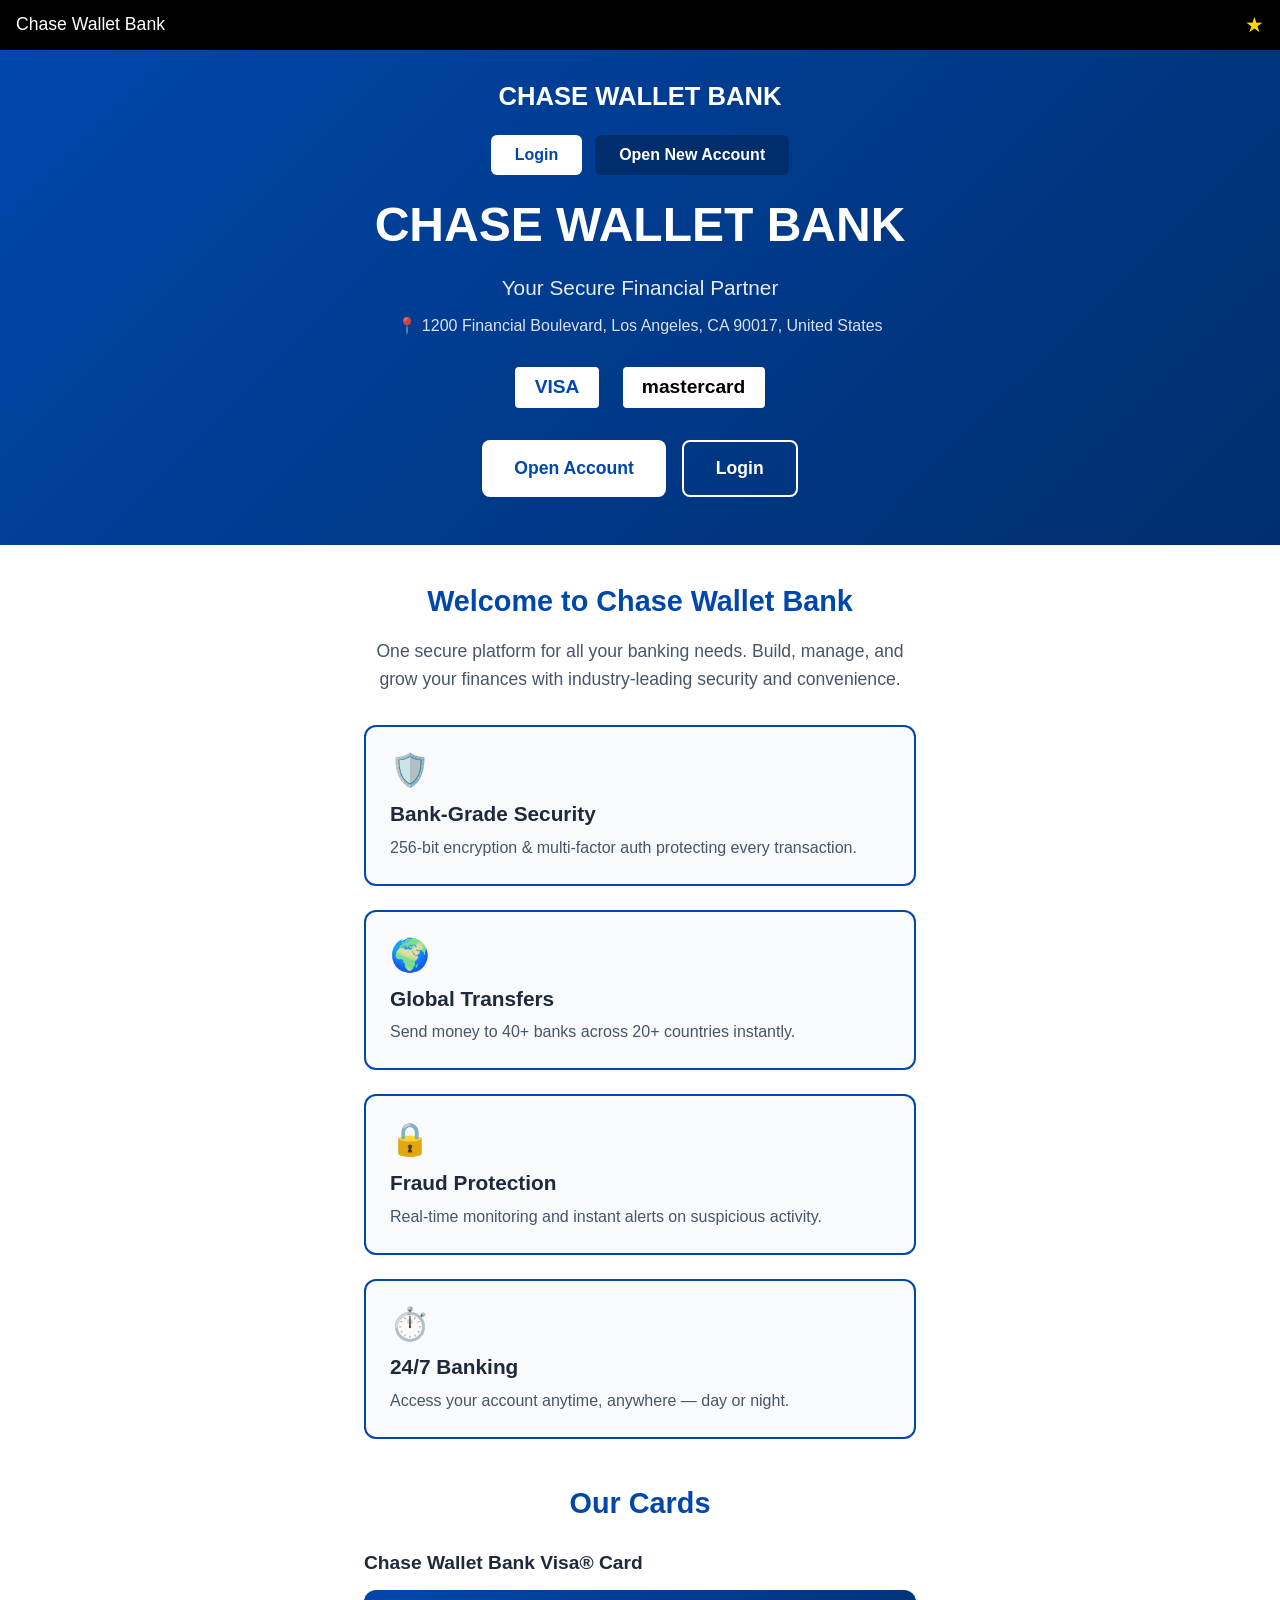
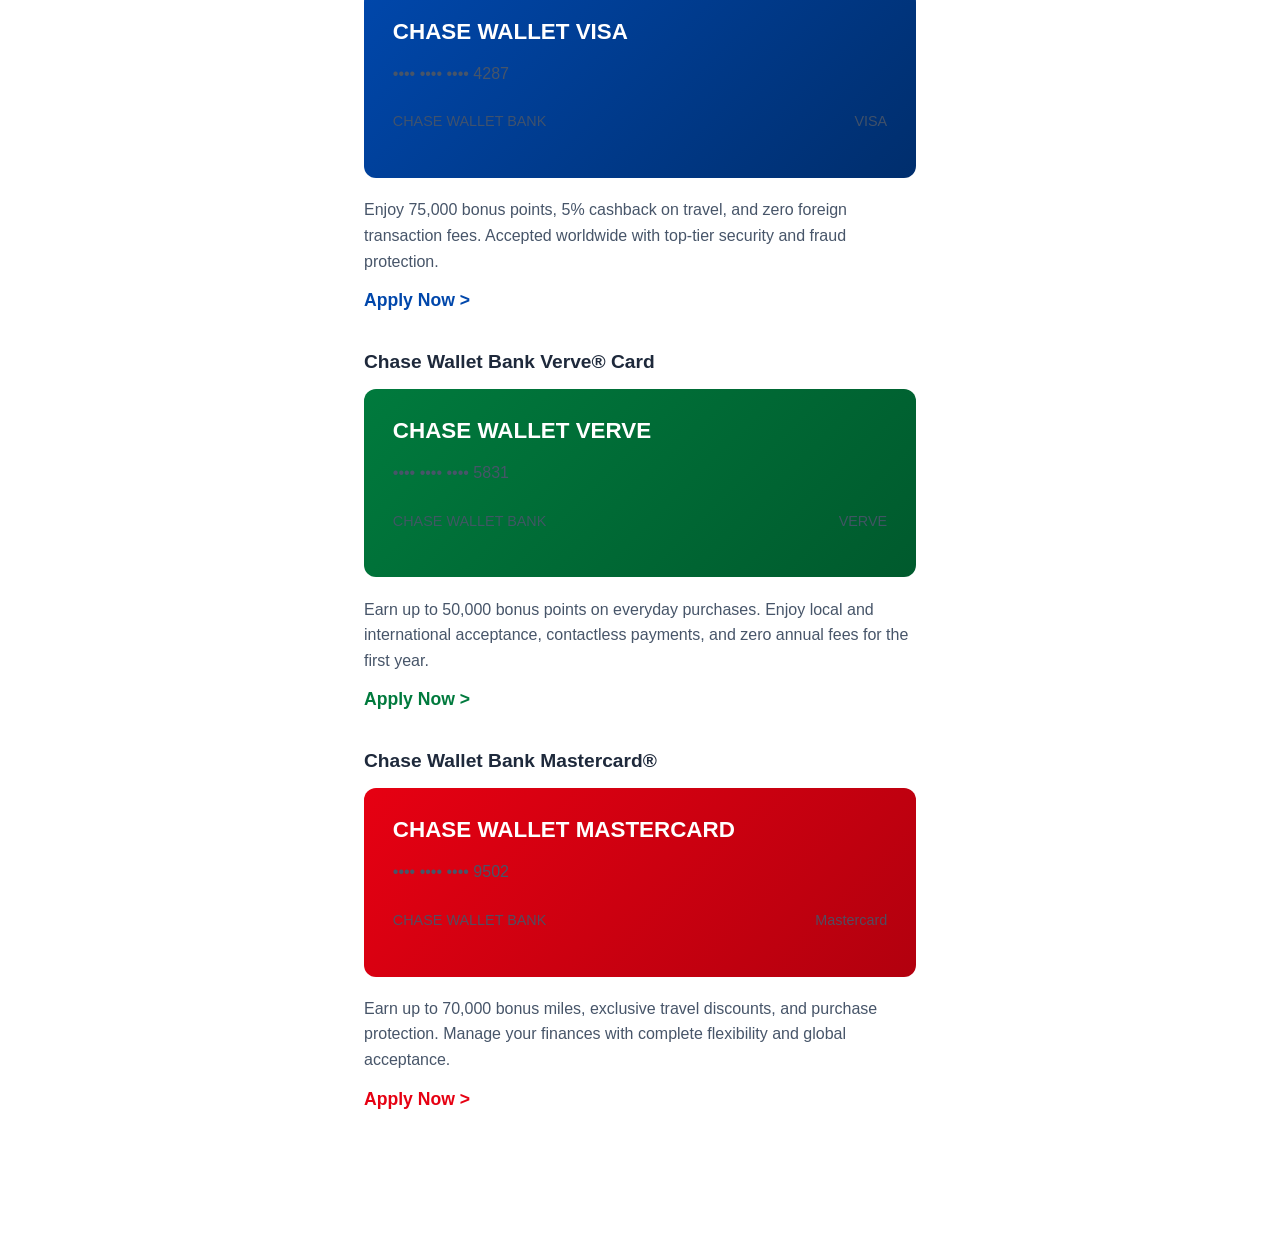
==== index.html @ 315a0c23 "Add files via upload" ====
<!DOCTYPE html>
<html lang="en-US">
<head>
  <meta charset="UTF-8">
  <meta name="viewport" content="width=device-width, initial-scale=1.0">
  <title>Chase Wallet Bank | Secure Online Banking</title>
  <link rel="stylesheet" href="styles.css">
</head>
<body>

<!-- Top Header -->
<div class="top-header">
  <span class="app-name">Chase Wallet Bank</span>
  <span class="star">★</span>
</div>

<!-- Hero Section -->
<section class="hero-section">
  <h1>CHASE WALLET BANK</h1>
  <div class="hero-buttons">
    <button class="btn-login" onclick="openModal('login')">Login</button>
    <button class="btn-open" onclick="openModal('register')">Open New Account</button>
  </div>
  <h2>CHASE WALLET BANK</h2>
  <p class="tagline">Your Secure Financial Partner</p>
  <p class="address">📍 1200 Financial Boulevard, Los Angeles, CA 90017, United States</p>
  <div class="card-logos">
    <div class="logo-box visa">VISA</div>
    <div class="logo-box mastercard">mastercard</div>
  </div>
  <div class="cta-buttons">
    <button class="btn-main open" onclick="openModal('register')">Open Account</button>
    <button class="btn-main login" onclick="openModal('login')">Login</button>
  </div>
</section>

<!-- Welcome Section -->
<section class="welcome-section">
  <h2>Welcome to Chase Wallet Bank</h2>
  <p class="intro-text">One secure platform for all your banking needs. Build, manage, and grow your finances with industry-leading security and convenience.</p>

  <div class="feature-card">
    <span class="feature-icon">🛡️</span>
    <h3>Bank-Grade Security</h3>
    <p>256-bit encryption & multi-factor auth protecting every transaction.</p>
  </div>

  <div class="feature-card">
    <span class="feature-icon">🌍</span>
    <h3>Global Transfers</h3>
    <p>Send money to 40+ banks across 20+ countries instantly.</p>
  </div>

  <div class="feature-card">
    <span class="feature-icon">🔒</span>
    <h3>Fraud Protection</h3>
    <p>Real-time monitoring and instant alerts on suspicious activity.</p>
  </div>

  <div class="feature-card">
    <span class="feature-icon">⏱️</span>
    <h3>24/7 Banking</h3>
    <p>Access your account anytime, anywhere — day or night.</p>
  </div>
</section>

<!-- Cards Section -->
<section class="cards-section">
  <h2>Our Cards</h2>

  <div class="card-item">
    <h3>Chase Wallet Bank Visa® Card</h3>
    <div class="card-display visa">
      <h4>CHASE WALLET VISA</h4>
      <p>•••• •••• •••• 4287</p>
      <p class="card-footer">CHASE WALLET BANK <span>VISA</span></p>
    </div>
    <p>Enjoy 75,000 bonus points, 5% cashback on travel, and zero foreign transaction fees. Accepted worldwide with top-tier security and fraud protection.</p>
    <a href="#" onclick="openModal('register')" class="apply-link">Apply Now &gt;</a>
  </div>

  <div class="card-item">
    <h3>Chase Wallet Bank Verve® Card</h3>
    <div class="card-display verve">
      <h4>CHASE WALLET VERVE</h4>
      <p>•••• •••• •••• 5831</p>
      <p class="card-footer">CHASE WALLET BANK <span>VERVE</span></p>
    </div>
    <p>Earn up to 50,000 bonus points on everyday purchases. Enjoy local and international acceptance, contactless payments, and zero annual fees for the first year.</p>
    <a href="#" onclick="openModal('register')" class="apply-link verve">Apply Now &gt;</a>
  </div>

  <div class="card-item">
    <h3>Chase Wallet Bank Mastercard®</h3>
    <div class="card-display mastercard">
      <h4>CHASE WALLET MASTERCARD</h4>
      <p>•••• •••• •••• 9502</p>
      <p class="card-footer">CHASE WALLET BANK <span>Mastercard</span></p>
    </div>
    <p>Earn up to 70,000 bonus miles, exclusive travel discounts, and purchase protection. Manage your finances with complete flexibility and global acceptance.</p>
    <a href="#" onclick="openModal('register')" class="apply-link mastercard">Apply Now &gt;</a>
  </div>
</section>

<!-- Login / Register Modal -->
<div id="mainModal" class="modal">
  <div class="modal-content">
    <span class="close" onclick="closeModal()">&times;</span>

    <div id="loginForm">
      <h2>Sign In to Your Account</h2>
      <div class="form-group">
        <label>Email Address</label>
        <input type="email" id="loginEmail" required>
      </div>
      <div class="form-group">
        <label>Password</label>
        <input type="password" id="loginPass" required>
      </div>
      <button onclick="loginUser()">Sign In</button>
      <p class="form-switch">Don’t have an account? <a href="#" onclick="switchToReg()">Open New Account</a></p>
      <p style="margin-top:1rem; font-size:0.9rem; text-align:center;">Admin Access: <a href="admin.html">Admin Login</a></p>
    </div>

    <div id="registerForm" style="display:none;">
      <h2>Open New Account</h2>
      <div class="form-group">
        <label>Full Legal Name</label>
        <input type="text" id="fullName" required>
      </div>
      <div class="form-group">
        <label>Email Address</label>
        <input type="email" id="emailAddr" required>
      </div>
      <div class="form-group">
        <label>Mobile Number</label>
        <input type="tel" id="mobileNum" required>
      </div>
      <div class="form-group">
        <label>Date of Birth</label>
        <input type="date" id="dobField" required>
      </div>
      <div class="form-group">
        <label>Residential Address</label>
        <textarea id="resAddress" rows="2" required></textarea>
      </div>
      <div class="form-group">
        <label>Government Issued ID Type</label>
        <select id="idType" required>
          <option value="">Select ID Type</option>
          <option value="passport">Passport</option>
          <option value="drivers">Driver’s License</option>
          <option value="national">National ID Card</option>
          <option value="ssn">Social Security Card</option>
        </select>
      </div>
      <div class="form-group">
        <label>ID Number</label>
        <input type="text" id="idNumber" placeholder="Enter ID number" required>
      </div>
      <div class="form-group">
        <label>Create Password</label>
        <input type="password" id="passCreate" required minlength="6">
      </div>
      <div class="form-group">
        <label>Confirm Password</label>
        <input type="password" id="passConfirm" required minlength="6">
      </div>
      <button onclick="registerUser()">Create Account</button>
      <p class="form-switch">Already have an account? <a href="#" onclick="switchToLogin()">Sign In</a></p>
    </div>
  </div>
</div>

<script src="script.js"></script>
</body>
</html>
---- styles.css ----
* {
  margin: 0;
  padding: 0;
  box-sizing: border-box;
  font-family: 'Segoe UI', Roboto, Arial, sans-serif;
}
:root {
  --chase-blue: #0047AB;
  --chase-dark: #002E6D;
  --light-gray: #F8FAFC;
  --text: #1E293B;
  --white: #FFFFFF;
  --success: #10B981;
  --pending: #F59E0B;
  --verve-green: #007A3D;
  --mastercard-red: #E60012;
}
body {
  background: var(--white);
  color: var(--text);
  padding-bottom: 80px;
}

/* Top Header */
.top-header {
  background: #000;
  color: white;
  padding: 0.8rem 1rem;
  display: flex;
  justify-content: space-between;
  align-items: center;
  font-size: 1.1rem;
}
.star { color: #FFD700; font-size: 1.3rem; }

/* Hero Section */
.hero-section {
  background: linear-gradient(135deg, var(--chase-blue), var(--chase-dark));
  color: white;
  text-align: center;
  padding: 2rem 1.5rem 3rem;
}
.hero-buttons {
  display: flex;
  gap: 0.8rem;
  justify-content: center;
  margin: 1.5rem 0;
}
.btn-login {
  background: white;
  color: var(--chase-blue);
  border: none;
  padding: 0.7rem 1.5rem;
  border-radius: 6px;
  font-weight: bold;
  font-size: 1rem;
}
.btn-open {
  background: var(--chase-dark);
  color: white;
  border: none;
  padding: 0.7rem 1.5rem;
  border-radius: 6px;
  font-weight: bold;
  font-size: 1rem;
}
.hero-section h1 { font-size: 1.6rem; margin-bottom: 1rem; }
.hero-section h2 { font-size: 3rem; line-height: 1.1; margin: 1.5rem 0; font-weight: 800; }
.tagline { font-size: 1.3rem; opacity: 0.9; margin-bottom: 1rem; }
.address { opacity: 0.85; margin-bottom: 2rem; font-size: 1rem; }
.card-logos {
  display: flex;
  gap: 1.5rem;
  justify-content: center;
  margin-bottom: 2rem;
}
.logo-box {
  background: white;
  color: var(--chase-blue);
  padding: 0.6rem 1.2rem;
  border-radius: 4px;
  font-weight: bold;
  font-size: 1.2rem;
}
.logo-box.mastercard { color: #000; }
.cta-buttons {
  display: flex;
  gap: 1rem;
  justify-content: center;
  flex-wrap: wrap;
}
.btn-main {
  padding: 1rem 2rem;
  font-size: 1.1rem;
  border-radius: 8px;
  font-weight: bold;
  border: none;
  cursor: pointer;
}
.btn-main.open { background: white; color: var(--chase-blue); }
.btn-main.login { background: transparent; color: white; border: 2px solid white; }

/* Welcome Section */
.welcome-section {
  max-width: 600px;
  margin: 2.5rem auto;
  padding: 0 1.5rem;
  text-align: center;
}
.welcome-section h2 {
  color: var(--chase-blue);
  font-size: 1.8rem;
  margin-bottom: 1.2rem;
}
.intro-text {
  font-size: 1.1rem;
  line-height: 1.6;
  margin-bottom: 2rem;
  color: #475569;
}
.feature-card {
  background: var(--light-gray);
  border: 2px solid var(--chase-blue);
  border-radius: 12px;
  padding: 1.5rem;
  margin-bottom: 1.5rem;
  text-align: left;
}
.feature-icon {
  font-size: 2rem;
  color: var(--chase-blue);
  margin-bottom: 0.8rem;
  display: block;
}
.feature-card h3 {
  font-size: 1.3rem;
  margin-bottom: 0.6rem;
  color: var(--text);
}
.feature-card p {
  color: #475569;
  line-height: 1.5;
}

/* Cards Section */
.cards-section {
  max-width: 600px;
  margin: 3rem auto;
  padding: 0 1.5rem;
}
.cards-section h2 {
  color: var(--chase-blue);
  font-size: 1.8rem;
  text-align: center;
  margin-bottom: 2rem;
}
.card-item {
  margin-bottom: 2.5rem;
}
.card-item h3 {
  font-size: 1.2rem;
  margin-bottom: 1rem;
  color: var(--text);
}
.card-display {
  border-radius: 12px;
  padding: 1.8rem;
  color: white;
  margin-bottom: 1.2rem;
}
.card-display.visa { background: linear-gradient(135deg, var(--chase-blue), var(--chase-dark)); }
.card-display.verve { background: linear-gradient(135deg, var(--verve-green), #005A2D); }
.card-display.mastercard { background: linear-gradient(135deg, var(--mastercard-red), #B2000E); }
.card-display h4 { font-size: 1.4rem; margin-bottom: 1rem; }
.card-footer {
  display: flex;
  justify-content: space-between;
  margin-top: 1.5rem;
  font-size: 0.9rem;
  opacity: 0.9;
}
.card-item p {
  color: #475569;
  line-height: 1.6;
  margin-bottom: 1rem;
}
.apply-link {
  color: var(--chase-blue);
  font-weight: bold;
  text-decoration: none;
  font-size: 1.1rem;
}
.apply-link.verve { color: var(--verve-green); }
.apply-link.mastercard { color: var(--mastercard-red); }

/* Dashboard Styles */
.dash-container { padding: 1rem; }
.dash-top-icons {
  display:flex;
  justify-content: space-between;
  align-items:center;
  font-size:1.3rem;
  margin-bottom:1.5rem;
}
.greeting { margin-bottom:1.5rem; }
.greeting h2 { font-size:1.6rem; margin-bottom:0.3rem; }
.greeting p { color:#666; }
.account-number-display {
  margin-top:0.5rem;
  font-size:0.95rem;
  color:var(--chase-blue);
  font-weight:500;
}

.quick-actions {
  display:grid;
  grid-template-columns: repeat(4, 1fr);
  gap:0.6rem;
  margin-bottom:1.5rem;
}
.quick-actions button {
  border:none;
  background:var(--light-gray);
  padding:0.8rem 0.3rem;
  border-radius:6px;
  font-weight:500;
  cursor:pointer;
}

.snapshot-card {
  background:var(--light-gray);
  padding:1rem;
  border-radius:8px;
  display:flex;
  justify-content:space-between;
  align-items:center;
  margin-bottom:1.5rem;
}
.read-time { font-size:0.8rem; color:#666; margin-left:0.5rem; }

.section { margin-bottom:2rem; }
.section-header {
  display:flex;
  justify-content:space-between;
  align-items:center;
  margin-bottom:0.8rem;
}
.account-card {
  background:var(--chase-blue);
  color:white;
  padding:1.5rem;
  border-radius:8px;
  margin-bottom:0.8rem;
}
.account-name { font-size:0.9rem; opacity:0.9; margin:0.5rem 0; }
.balance-display {
  display:flex;
  justify-content:space-between;
  align-items:flex-end;
}
.balance-display h1 { font-size:2.2rem; }
.balance-display p { font-size:0.9rem; opacity:0.9; }

.link-accounts {
  display:flex;
  justify-content:space-between;
  align-items:center;
  padding:1rem;
  background:var(--light-gray);
  border-radius:6px;
}

.account-options {
  display:grid;
  grid-template-columns: repeat(4, 1fr);
  gap:1rem;
  text-align:center;
}
.account-options div {
  padding:1rem 0.5rem;
  border-radius:6px;
  background:var(--light-gray);
  cursor:pointer;
}
.account-options span { font-size:1.5rem; margin-bottom:0.5rem; display:block; }

.bottom-nav {
  position:fixed;
  bottom:0;
  left:0;
  right:0;
  background:white;
  display:grid;
  grid-template-columns: repeat(4, 1fr);
  padding:0.8rem 0;
  box-shadow:0 -2px 8px rgba(0,0,0,0.1);
}
.bottom-nav button {
  border:none;
  background:none;
  font-size:0.9rem;
  cursor:pointer;
}
.bottom-nav .active { color:var(--chase-blue); font-weight:bold; }

/* Modals */
.modal {
  display:none;
  position:fixed;
  top:0;
  left:0;
  width:100%;
  height:100%;
  background:rgba(0,0,0,0.7);
  z-index:9999;
  overflow-y:auto;
  padding:2rem 0;
}
.modal-content {
  background:white;
  width:92%;
  max-width:500px;
  margin:auto;
  padding:2rem;
  border-radius:10px;
  position:relative;
}
.close {
  position:absolute;
  top:1rem;
  right:1.5rem;
  font-size:1.8rem;
  cursor:pointer;
  color:#666;
}
.form-group { margin-bottom:1.2rem; }
.form-group label { display:block; margin-bottom:0.5rem; font-weight:500; }
.form-group input, .form-group select, .form-group textarea {
  width:100%;
  padding:0.9rem;
  border:1px solid #ddd;
  border-radius:6px;
  font-size:1rem;
}
.modal button {
  width:100%;
  padding:1rem;
  background:var(--chase-blue);
  color:white;
  border:none;
  border-radius:6px;
  font-weight:bold;
  cursor:pointer;
}
.form-switch { margin-top:1.5rem; text-align:center; }
.form-switch a { color:var(--chase-blue); text-decoration:none; }

/* Admin Panel */
.admin-container {
  max-width:700px;
  margin:2rem auto;
  padding:1.5rem;
}
.user-item {
  background:var(--light-gray);
  padding:1rem;
  border-radius:6px;
  margin-bottom:1rem;
}
.fund-input {
  width:100%;
  padding:0.6rem;
  margin:0.5rem 0;
  border:1px solid #ddd;
  border-radius:4px;
}
.status-pending { color: var(--pending); font-weight:500; }
.status-approved { color: var(--success); font-weight:500; }
.status-rejected { color: #EF4444; font-weight:500; }
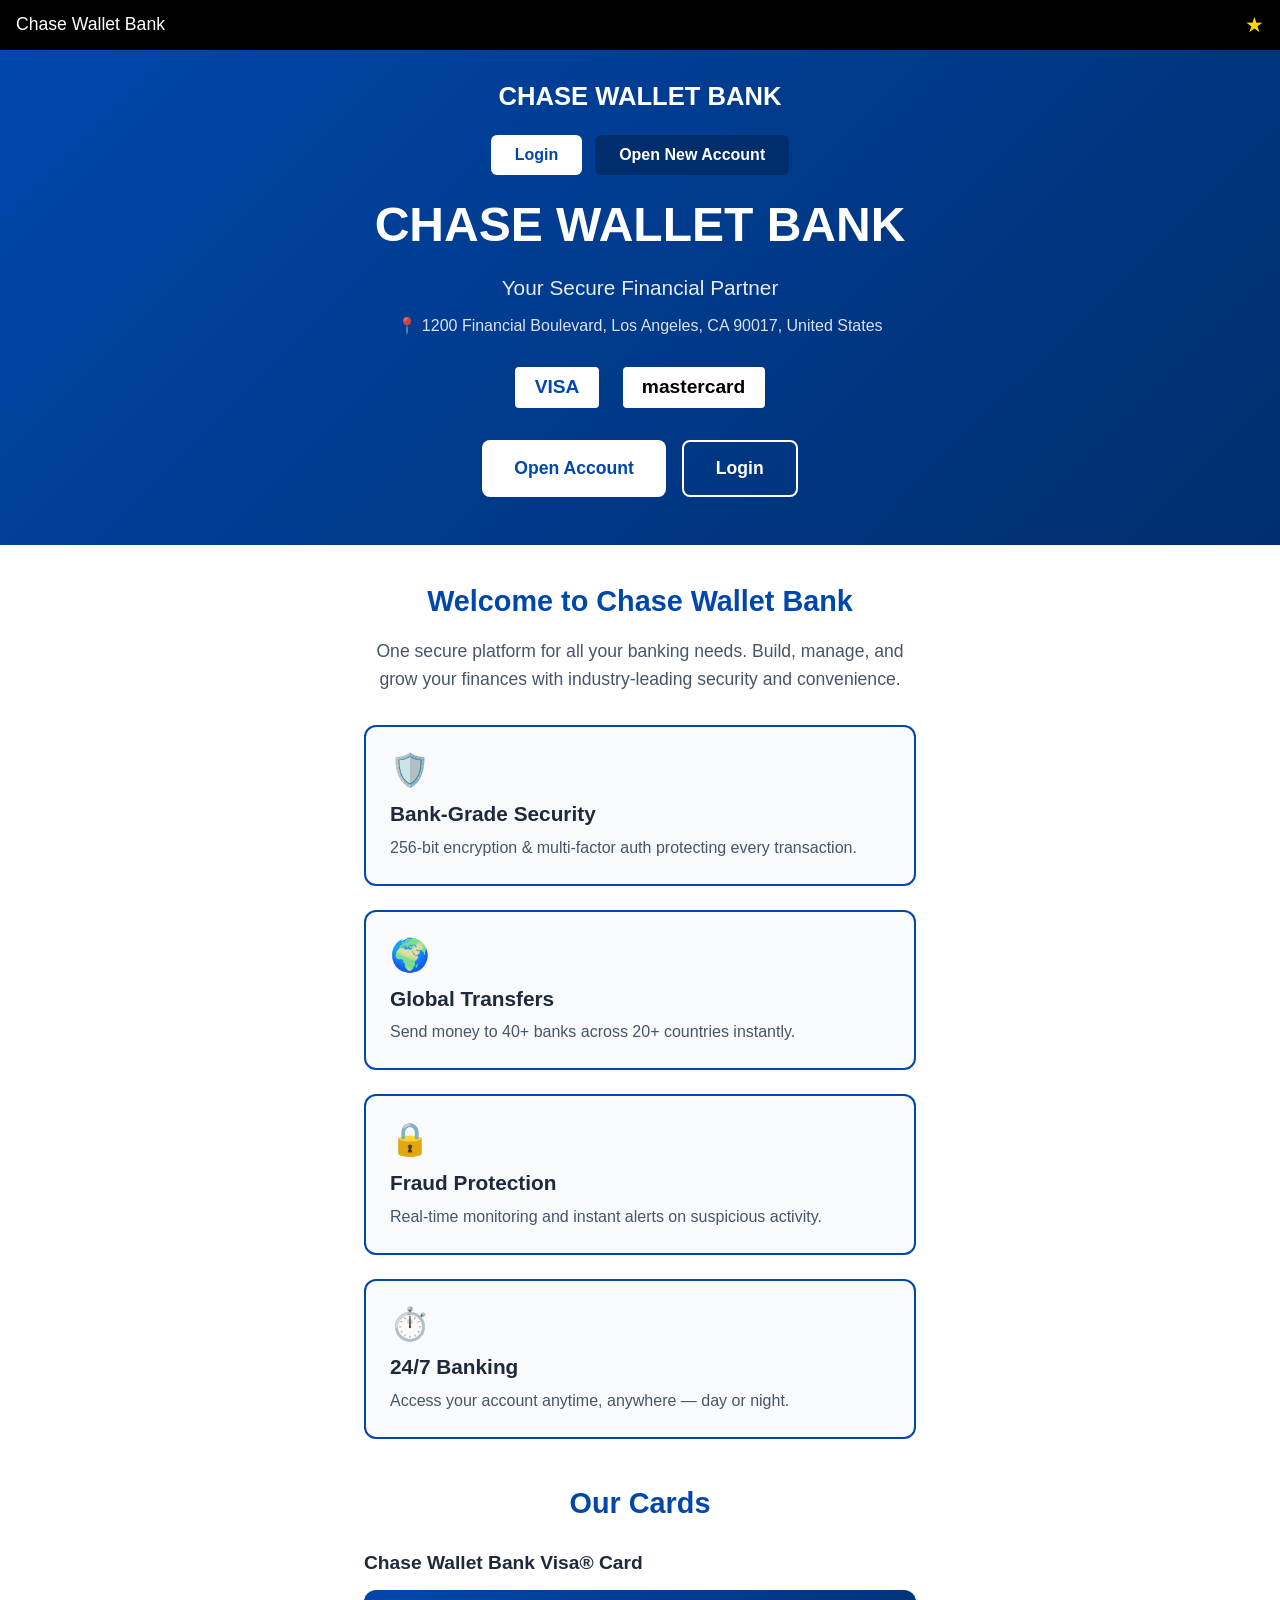
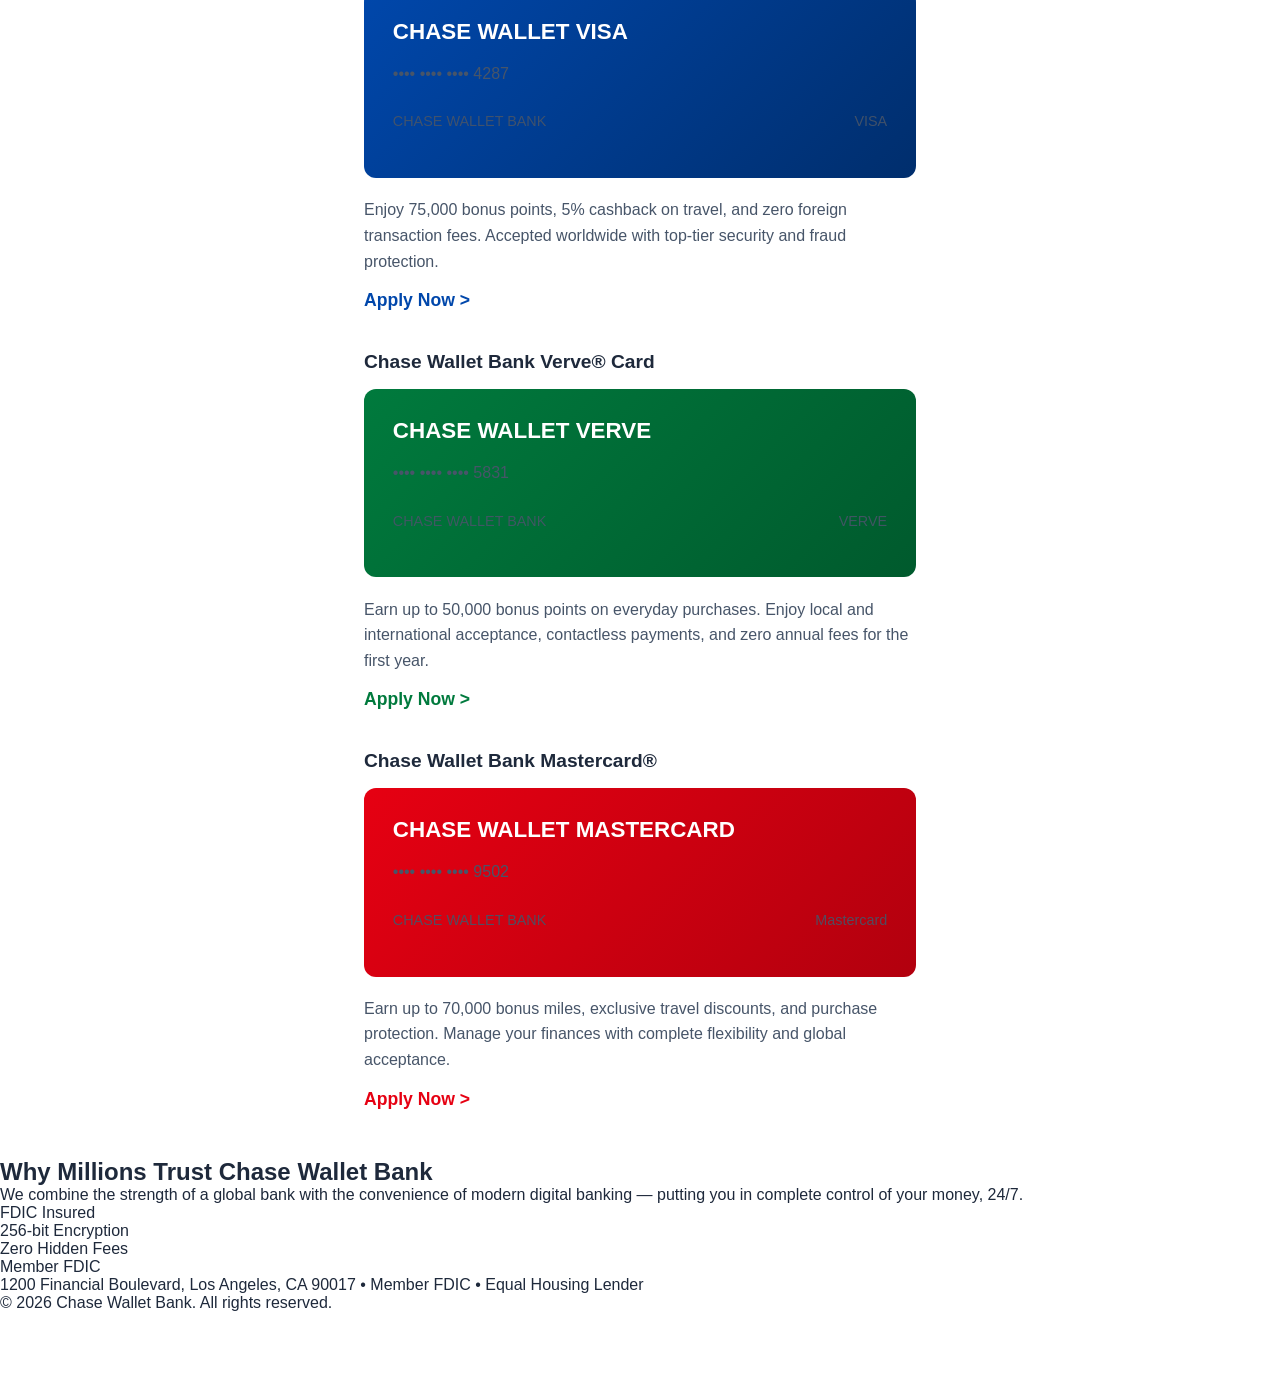
==== commit 17406853: "Fixed features index.html Added a new section highlighting why millions trust Chase Wallet Bank, inc" ====
--- a/index.html
+++ b/index.html
@@ -102,6 +102,25 @@
   </div>
 </section>
 
+<!-- NEW SECTION: Why Millions Trust Chase -->
+<section class="trust-section">
+  <h2>Why Millions Trust Chase Wallet Bank</h2>
+  <p class="trust-text">We combine the strength of a global bank with the convenience of modern digital banking — putting you in complete control of your money, 24/7.</p>
+
+  <div class="trust-buttons">
+    <div class="trust-btn">FDIC Insured</div>
+    <div class="trust-btn">256-bit Encryption</div>
+    <div class="trust-btn">Zero Hidden Fees</div>
+    <div class="trust-btn">Member FDIC</div>
+  </div>
+</section>
+
+<!-- Footer -->
+<footer class="site-footer">
+  <p>1200 Financial Boulevard, Los Angeles, CA 90017 • Member FDIC • Equal Housing Lender</p>
+  <p>© 2026 Chase Wallet Bank. All rights reserved.</p>
+</footer>
+
 <!-- Login / Register Modal -->
 <div id="mainModal" class="modal">
   <div class="modal-content">
@@ -174,4 +193,5 @@
 
 <script src="script.js"></script>
 </body>
-</html>
+    </html>
+  
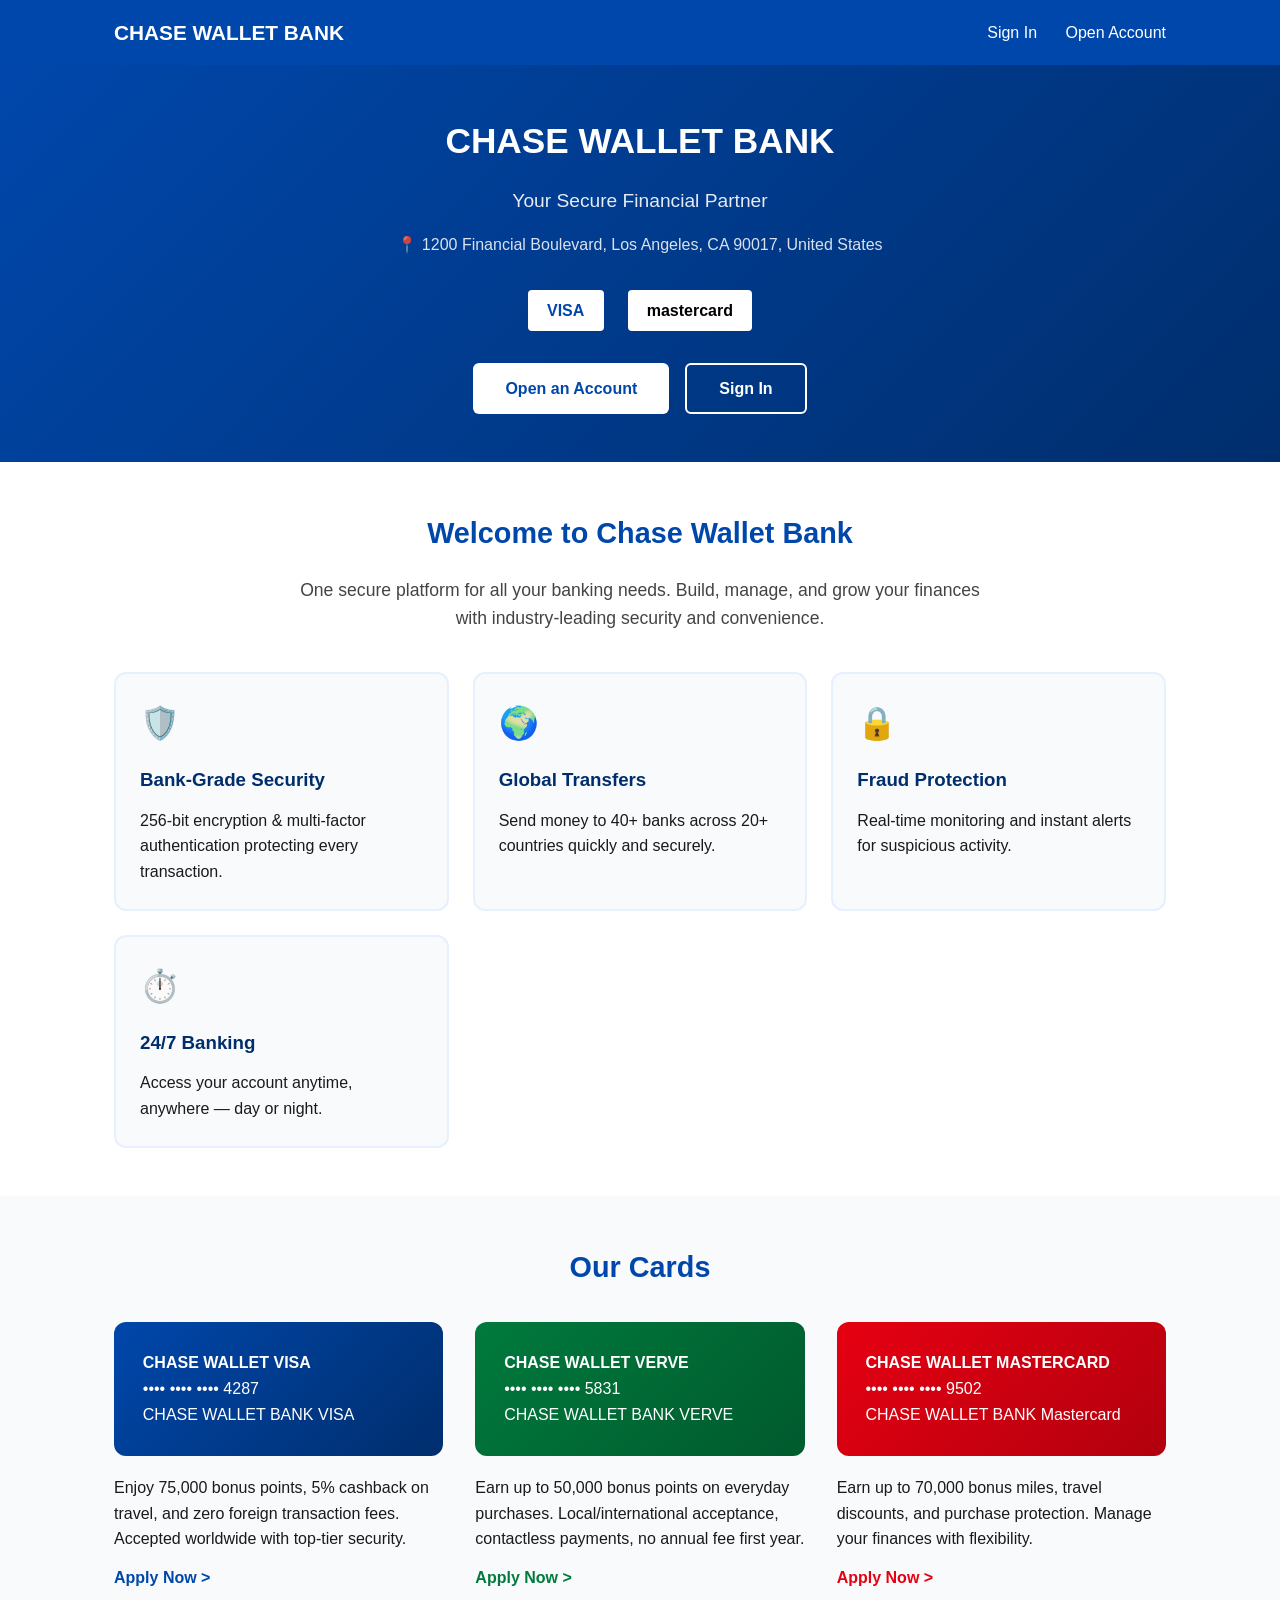
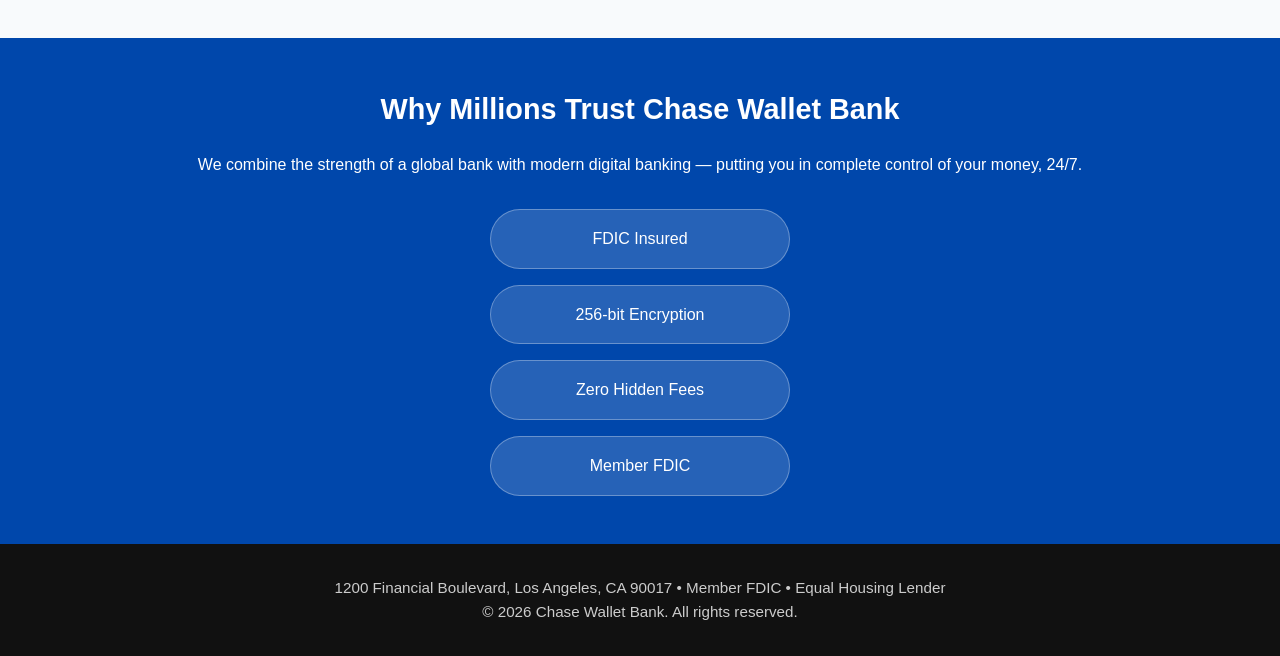
==== commit 72896417: "Add full working site files" ====
--- a/index.html
+++ b/index.html
@@ -8,117 +8,130 @@
 </head>
 <body>
 
-<!-- Top Header -->
-<div class="top-header">
-  <span class="app-name">Chase Wallet Bank</span>
-  <span class="star">★</span>
-</div>
+<!-- Top Navigation Bar -->
+<header class="main-header">
+  <div class="container">
+    <div class="logo">CHASE WALLET BANK</div>
+    <nav class="top-nav">
+      <a href="#" onclick="openModal('login')">Sign In</a>
+      <a href="#" onclick="openModal('register')">Open Account</a>
+    </nav>
+  </div>
+</header>
 
 <!-- Hero Section -->
 <section class="hero-section">
-  <h1>CHASE WALLET BANK</h1>
-  <div class="hero-buttons">
-    <button class="btn-login" onclick="openModal('login')">Login</button>
-    <button class="btn-open" onclick="openModal('register')">Open New Account</button>
-  </div>
-  <h2>CHASE WALLET BANK</h2>
-  <p class="tagline">Your Secure Financial Partner</p>
-  <p class="address">📍 1200 Financial Boulevard, Los Angeles, CA 90017, United States</p>
-  <div class="card-logos">
-    <div class="logo-box visa">VISA</div>
-    <div class="logo-box mastercard">mastercard</div>
-  </div>
-  <div class="cta-buttons">
-    <button class="btn-main open" onclick="openModal('register')">Open Account</button>
-    <button class="btn-main login" onclick="openModal('login')">Login</button>
-  </div>
-</section>
-
-<!-- Welcome Section -->
-<section class="welcome-section">
-  <h2>Welcome to Chase Wallet Bank</h2>
-  <p class="intro-text">One secure platform for all your banking needs. Build, manage, and grow your finances with industry-leading security and convenience.</p>
-
-  <div class="feature-card">
-    <span class="feature-icon">🛡️</span>
-    <h3>Bank-Grade Security</h3>
-    <p>256-bit encryption & multi-factor auth protecting every transaction.</p>
-  </div>
-
-  <div class="feature-card">
-    <span class="feature-icon">🌍</span>
-    <h3>Global Transfers</h3>
-    <p>Send money to 40+ banks across 20+ countries instantly.</p>
-  </div>
-
-  <div class="feature-card">
-    <span class="feature-icon">🔒</span>
-    <h3>Fraud Protection</h3>
-    <p>Real-time monitoring and instant alerts on suspicious activity.</p>
-  </div>
-
-  <div class="feature-card">
-    <span class="feature-icon">⏱️</span>
-    <h3>24/7 Banking</h3>
-    <p>Access your account anytime, anywhere — day or night.</p>
+  <div class="container">
+    <h1>CHASE WALLET BANK</h1>
+    <p class="tagline">Your Secure Financial Partner</p>
+    <p class="address">📍 1200 Financial Boulevard, Los Angeles, CA 90017, United States</p>
+    <div class="card-logos">
+      <div class="logo-box visa">VISA</div>
+      <div class="logo-box mastercard">mastercard</div>
+    </div>
+    <div class="cta-buttons">
+      <button class="btn-primary" onclick="openModal('register')">Open an Account</button>
+      <button class="btn-secondary" onclick="openModal('login')">Sign In</button>
+    </div>
+  </div>
+</section>
+
+<!-- Welcome & Features -->
+<section class="features-section">
+  <div class="container">
+    <h2>Welcome to Chase Wallet Bank</h2>
+    <p class="intro-text">One secure platform for all your banking needs. Build, manage, and grow your finances with industry-leading security and convenience.</p>
+
+    <div class="features-grid">
+      <div class="feature-card">
+        <span class="feature-icon">🛡️</span>
+        <h3>Bank‑Grade Security</h3>
+        <p>256‑bit encryption & multi‑factor authentication protecting every transaction.</p>
+      </div>
+      <div class="feature-card">
+        <span class="feature-icon">🌍</span>
+        <h3>Global Transfers</h3>
+        <p>Send money to 40+ banks across 20+ countries quickly and securely.</p>
+      </div>
+      <div class="feature-card">
+        <span class="feature-icon">🔒</span>
+        <h3>Fraud Protection</h3>
+        <p>Real‑time monitoring and instant alerts for suspicious activity.</p>
+      </div>
+      <div class="feature-card">
+        <span class="feature-icon">⏱️</span>
+        <h3>24/7 Banking</h3>
+        <p>Access your account anytime, anywhere — day or night.</p>
+      </div>
+    </div>
   </div>
 </section>
 
 <!-- Cards Section -->
 <section class="cards-section">
-  <h2>Our Cards</h2>
-
-  <div class="card-item">
-    <h3>Chase Wallet Bank Visa® Card</h3>
-    <div class="card-display visa">
-      <h4>CHASE WALLET VISA</h4>
-      <p>•••• •••• •••• 4287</p>
-      <p class="card-footer">CHASE WALLET BANK <span>VISA</span></p>
-    </div>
-    <p>Enjoy 75,000 bonus points, 5% cashback on travel, and zero foreign transaction fees. Accepted worldwide with top-tier security and fraud protection.</p>
-    <a href="#" onclick="openModal('register')" class="apply-link">Apply Now &gt;</a>
-  </div>
-
-  <div class="card-item">
-    <h3>Chase Wallet Bank Verve® Card</h3>
-    <div class="card-display verve">
-      <h4>CHASE WALLET VERVE</h4>
-      <p>•••• •••• •••• 5831</p>
-      <p class="card-footer">CHASE WALLET BANK <span>VERVE</span></p>
-    </div>
-    <p>Earn up to 50,000 bonus points on everyday purchases. Enjoy local and international acceptance, contactless payments, and zero annual fees for the first year.</p>
-    <a href="#" onclick="openModal('register')" class="apply-link verve">Apply Now &gt;</a>
-  </div>
-
-  <div class="card-item">
-    <h3>Chase Wallet Bank Mastercard®</h3>
-    <div class="card-display mastercard">
-      <h4>CHASE WALLET MASTERCARD</h4>
-      <p>•••• •••• •••• 9502</p>
-      <p class="card-footer">CHASE WALLET BANK <span>Mastercard</span></p>
-    </div>
-    <p>Earn up to 70,000 bonus miles, exclusive travel discounts, and purchase protection. Manage your finances with complete flexibility and global acceptance.</p>
-    <a href="#" onclick="openModal('register')" class="apply-link mastercard">Apply Now &gt;</a>
-  </div>
-</section>
-
-<!-- NEW SECTION: Why Millions Trust Chase -->
+  <div class="container">
+    <h2>Our Cards</h2>
+    <div class="cards-grid">
+      <div class="card-item">
+        <div class="card-display visa">
+          <h4>CHASE WALLET VISA</h4>
+          <p>•••• •••• •••• 4287</p>
+          <div class="card-footer">
+            <span>CHASE WALLET BANK</span>
+            <span>VISA</span>
+          </div>
+        </div>
+        <p>Enjoy 75,000 bonus points, 5% cashback on travel, and zero foreign transaction fees. Accepted worldwide with top‑tier security.</p>
+        <a href="#" onclick="openModal('register')" class="apply-link">Apply Now &gt;</a>
+      </div>
+      <div class="card-item">
+        <div class="card-display verve">
+          <h4>CHASE WALLET VERVE</h4>
+          <p>•••• •••• •••• 5831</p>
+          <div class="card-footer">
+            <span>CHASE WALLET BANK</span>
+            <span>VERVE</span>
+          </div>
+        </div>
+        <p>Earn up to 50,000 bonus points on everyday purchases. Local/international acceptance, contactless payments, no annual fee first year.</p>
+        <a href="#" onclick="openModal('register')" class="apply-link verve">Apply Now &gt;</a>
+      </div>
+      <div class="card-item">
+        <div class="card-display mastercard">
+          <h4>CHASE WALLET MASTERCARD</h4>
+          <p>•••• •••• •••• 9502</p>
+          <div class="card-footer">
+            <span>CHASE WALLET BANK</span>
+            <span>Mastercard</span>
+          </div>
+        </div>
+        <p>Earn up to 70,000 bonus miles, travel discounts, and purchase protection. Manage your finances with flexibility.</p>
+        <a href="#" onclick="openModal('register')" class="apply-link mastercard">Apply Now &gt;</a>
+      </div>
+    </div>
+  </div>
+</section>
+
+<!-- Trust Section -->
 <section class="trust-section">
-  <h2>Why Millions Trust Chase Wallet Bank</h2>
-  <p class="trust-text">We combine the strength of a global bank with the convenience of modern digital banking — putting you in complete control of your money, 24/7.</p>
-
-  <div class="trust-buttons">
-    <div class="trust-btn">FDIC Insured</div>
-    <div class="trust-btn">256-bit Encryption</div>
-    <div class="trust-btn">Zero Hidden Fees</div>
-    <div class="trust-btn">Member FDIC</div>
+  <div class="container">
+    <h2>Why Millions Trust Chase Wallet Bank</h2>
+    <p>We combine the strength of a global bank with modern digital banking — putting you in complete control of your money, 24/7.</p>
+    <div class="trust-badges">
+      <div>FDIC Insured</div>
+      <div>256‑bit Encryption</div>
+      <div>Zero Hidden Fees</div>
+      <div>Member FDIC</div>
+    </div>
   </div>
 </section>
 
 <!-- Footer -->
-<footer class="site-footer">
-  <p>1200 Financial Boulevard, Los Angeles, CA 90017 • Member FDIC • Equal Housing Lender</p>
-  <p>© 2026 Chase Wallet Bank. All rights reserved.</p>
+<footer class="main-footer">
+  <div class="container">
+    <p>1200 Financial Boulevard, Los Angeles, CA 90017 • Member FDIC • Equal Housing Lender</p>
+    <p>© 2026 Chase Wallet Bank. All rights reserved.</p>
+  </div>
 </footer>
 
 <!-- Login / Register Modal -->
@@ -136,9 +149,8 @@
         <label>Password</label>
         <input type="password" id="loginPass" required>
       </div>
-      <button onclick="loginUser()">Sign In</button>
+      <button onclick="loginUser()" class="btn-full">Sign In</button>
       <p class="form-switch">Don’t have an account? <a href="#" onclick="switchToReg()">Open New Account</a></p>
-      <p style="margin-top:1rem; font-size:0.9rem; text-align:center;">Admin Access: <a href="admin.html">Admin Login</a></p>
     </div>
 
     <div id="registerForm" style="display:none;">
@@ -164,18 +176,18 @@
         <textarea id="resAddress" rows="2" required></textarea>
       </div>
       <div class="form-group">
-        <label>Government Issued ID Type</label>
+        <label>Government ID Type</label>
         <select id="idType" required>
-          <option value="">Select ID Type</option>
+          <option value="">Select ID</option>
           <option value="passport">Passport</option>
           <option value="drivers">Driver’s License</option>
-          <option value="national">National ID Card</option>
-          <option value="ssn">Social Security Card</option>
+          <option value="national">National ID</option>
+          <option value="ssn">SSN / Tax ID</option>
         </select>
       </div>
       <div class="form-group">
         <label>ID Number</label>
-        <input type="text" id="idNumber" placeholder="Enter ID number" required>
+        <input type="text" id="idNumber" required>
       </div>
       <div class="form-group">
         <label>Create Password</label>
@@ -185,7 +197,7 @@
         <label>Confirm Password</label>
         <input type="password" id="passConfirm" required minlength="6">
       </div>
-      <button onclick="registerUser()">Create Account</button>
+      <button onclick="registerUser()" class="btn-full">Create Account</button>
       <p class="form-switch">Already have an account? <a href="#" onclick="switchToLogin()">Sign In</a></p>
     </div>
   </div>
@@ -193,5 +205,4 @@
 
 <script src="script.js"></script>
 </body>
-    </html>
-  
+</html>
--- a/styles.css
+++ b/styles.css
@@ -7,67 +7,72 @@
 :root {
   --chase-blue: #0047AB;
   --chase-dark: #002E6D;
+  --chase-light: #E6F0FF;
   --light-gray: #F8FAFC;
-  --text: #1E293B;
+  --text: #1A1A1A;
   --white: #FFFFFF;
-  --success: #10B981;
-  --pending: #F59E0B;
   --verve-green: #007A3D;
   --mastercard-red: #E60012;
 }
 body {
   background: var(--white);
   color: var(--text);
-  padding-bottom: 80px;
-}
-
-/* Top Header */
-.top-header {
-  background: #000;
-  color: white;
-  padding: 0.8rem 1rem;
+  line-height: 1.6;
+}
+.container {
+  max-width: 1100px;
+  margin: 0 auto;
+  padding: 0 1.5rem;
+}
+
+/* Header */
+.main-header {
+  background: var(--chase-blue);
+  color: var(--white);
+  padding: 1rem 0;
+  position: sticky;
+  top: 0;
+  z-index: 100;
+}
+.main-header .container {
   display: flex;
   justify-content: space-between;
   align-items: center;
-  font-size: 1.1rem;
-}
-.star { color: #FFD700; font-size: 1.3rem; }
-
-/* Hero Section */
+}
+.logo {
+  font-size: 1.3rem;
+  font-weight: bold;
+}
+.top-nav a {
+  color: var(--white);
+  text-decoration: none;
+  margin-left: 1.5rem;
+  font-weight: 500;
+}
+.top-nav a:hover {
+  text-decoration: underline;
+}
+
+/* Hero */
 .hero-section {
   background: linear-gradient(135deg, var(--chase-blue), var(--chase-dark));
-  color: white;
-  text-align: center;
-  padding: 2rem 1.5rem 3rem;
-}
-.hero-buttons {
-  display: flex;
-  gap: 0.8rem;
-  justify-content: center;
-  margin: 1.5rem 0;
-}
-.btn-login {
-  background: white;
-  color: var(--chase-blue);
-  border: none;
-  padding: 0.7rem 1.5rem;
-  border-radius: 6px;
-  font-weight: bold;
-  font-size: 1rem;
-}
-.btn-open {
-  background: var(--chase-dark);
-  color: white;
-  border: none;
-  padding: 0.7rem 1.5rem;
-  border-radius: 6px;
-  font-weight: bold;
-  font-size: 1rem;
-}
-.hero-section h1 { font-size: 1.6rem; margin-bottom: 1rem; }
-.hero-section h2 { font-size: 3rem; line-height: 1.1; margin: 1.5rem 0; font-weight: 800; }
-.tagline { font-size: 1.3rem; opacity: 0.9; margin-bottom: 1rem; }
-.address { opacity: 0.85; margin-bottom: 2rem; font-size: 1rem; }
+  color: var(--white);
+  text-align: center;
+  padding: 3rem 1.5rem;
+}
+.hero-section h1 {
+  font-size: 2.2rem;
+  margin-bottom: 1rem;
+}
+.tagline {
+  font-size: 1.2rem;
+  margin-bottom: 1rem;
+  opacity: 0.9;
+}
+.address {
+  margin-bottom: 2rem;
+  opacity: 0.85;
+}
 .card-logos {
   display: flex;
   gap: 1.5rem;
@@ -75,305 +80,301 @@
   margin-bottom: 2rem;
 }
 .logo-box {
-  background: white;
-  color: var(--chase-blue);
-  padding: 0.6rem 1.2rem;
+  background: var(--white);
+  color: var(--chase-blue);
+  padding: 0.5rem 1.2rem;
   border-radius: 4px;
   font-weight: bold;
-  font-size: 1.2rem;
-}
-.logo-box.mastercard { color: #000; }
+}
+.logo-box.mastercard {
+  color: #000;
+}
 .cta-buttons {
   display: flex;
   gap: 1rem;
   justify-content: center;
   flex-wrap: wrap;
 }
-.btn-main {
-  padding: 1rem 2rem;
-  font-size: 1.1rem;
-  border-radius: 8px;
-  font-weight: bold;
+.btn-primary {
+  background: var(--white);
+  color: var(--chase-blue);
   border: none;
-  cursor: pointer;
-}
-.btn-main.open { background: white; color: var(--chase-blue); }
-.btn-main.login { background: transparent; color: white; border: 2px solid white; }
-
-/* Welcome Section */
-.welcome-section {
-  max-width: 600px;
-  margin: 2.5rem auto;
-  padding: 0 1.5rem;
-  text-align: center;
-}
-.welcome-section h2 {
+  padding: 0.9rem 2rem;
+  border-radius: 6px;
+  font-weight: bold;
+  font-size: 1rem;
+  cursor: pointer;
+}
+.btn-secondary {
+  background: transparent;
+  color: var(--white);
+  border: 2px solid var(--white);
+  padding: 0.9rem 2rem;
+  border-radius: 6px;
+  font-weight: bold;
+  font-size: 1rem;
+  cursor: pointer;
+}
+
+/* Features */
+.features-section {
+  padding: 3rem 1.5rem;
+  text-align: center;
+}
+.features-section h2 {
   color: var(--chase-blue);
   font-size: 1.8rem;
   margin-bottom: 1.2rem;
 }
 .intro-text {
+  max-width: 700px;
+  margin: 0 auto 2.5rem;
   font-size: 1.1rem;
-  line-height: 1.6;
-  margin-bottom: 2rem;
-  color: #475569;
+  color: #444;
+}
+.features-grid {
+  display: grid;
+  grid-template-columns: repeat(auto-fit, minmax(250px, 1fr));
+  gap: 1.5rem;
 }
 .feature-card {
   background: var(--light-gray);
-  border: 2px solid var(--chase-blue);
+  border: 2px solid var(--chase-light);
   border-radius: 12px;
   padding: 1.5rem;
-  margin-bottom: 1.5rem;
   text-align: left;
 }
 .feature-icon {
   font-size: 2rem;
   color: var(--chase-blue);
+  margin-bottom: 1rem;
+  display: block;
+}
+.feature-card h3 {
   margin-bottom: 0.8rem;
-  display: block;
-}
-.feature-card h3 {
-  font-size: 1.3rem;
-  margin-bottom: 0.6rem;
-  color: var(--text);
-}
-.feature-card p {
-  color: #475569;
-  line-height: 1.5;
+  color: var(--chase-dark);
 }
 
 /* Cards Section */
 .cards-section {
-  max-width: 600px;
-  margin: 3rem auto;
-  padding: 0 1.5rem;
+  background: var(--light-gray);
+  padding: 3rem 1.5rem;
 }
 .cards-section h2 {
+  text-align: center;
   color: var(--chase-blue);
   font-size: 1.8rem;
-  text-align: center;
   margin-bottom: 2rem;
 }
-.card-item {
-  margin-bottom: 2.5rem;
-}
-.card-item h3 {
-  font-size: 1.2rem;
-  margin-bottom: 1rem;
-  color: var(--text);
+.cards-grid {
+  display: grid;
+  grid-template-columns: repeat(auto-fit, minmax(280px, 1fr));
+  gap: 2rem;
 }
 .card-display {
   border-radius: 12px;
   padding: 1.8rem;
-  color: white;
+  color: var(--white);
   margin-bottom: 1.2rem;
 }
-.card-display.visa { background: linear-gradient(135deg, var(--chase-blue), var(--chase-dark)); }
-.card-display.verve { background: linear-gradient(135deg, var(--verve-green), #005A2D); }
-.card-display.mastercard { background: linear-gradient(135deg, var(--mastercard-red), #B2000E); }
-.card-display h4 { font-size: 1.4rem; margin-bottom: 1rem; }
-.card-footer {
-  display: flex;
-  justify-content: space-between;
-  margin-top: 1.5rem;
-  font-size: 0.9rem;
-  opacity: 0.9;
-}
-.card-item p {
-  color: #475569;
-  line-height: 1.6;
-  margin-bottom: 1rem;
+.card-display.visa {
+  background: linear-gradient(135deg, var(--chase-blue), var(--chase-dark));
+}
+.card-display.verve {
+  background: linear-gradient(135deg, var(--verve-green), #005A2D);
+}
+.card-display.mastercard {
+  background: linear-gradient(135deg, var(--mastercard-red), #B2000E);
 }
 .apply-link {
   color: var(--chase-blue);
   font-weight: bold;
   text-decoration: none;
-  font-size: 1.1rem;
-}
-.apply-link.verve { color: var(--verve-green); }
-.apply-link.mastercard { color: var(--mastercard-red); }
-
-/* Dashboard Styles */
-.dash-container { padding: 1rem; }
-.dash-top-icons {
-  display:flex;
-  justify-content: space-between;
-  align-items:center;
-  font-size:1.3rem;
-  margin-bottom:1.5rem;
-}
-.greeting { margin-bottom:1.5rem; }
-.greeting h2 { font-size:1.6rem; margin-bottom:0.3rem; }
-.greeting p { color:#666; }
-.account-number-display {
-  margin-top:0.5rem;
-  font-size:0.95rem;
-  color:var(--chase-blue);
-  font-weight:500;
-}
-
-.quick-actions {
-  display:grid;
-  grid-template-columns: repeat(4, 1fr);
-  gap:0.6rem;
-  margin-bottom:1.5rem;
-}
-.quick-actions button {
-  border:none;
-  background:var(--light-gray);
-  padding:0.8rem 0.3rem;
-  border-radius:6px;
-  font-weight:500;
-  cursor:pointer;
-}
-
-.snapshot-card {
-  background:var(--light-gray);
-  padding:1rem;
-  border-radius:8px;
-  display:flex;
-  justify-content:space-between;
-  align-items:center;
-  margin-bottom:1.5rem;
-}
-.read-time { font-size:0.8rem; color:#666; margin-left:0.5rem; }
-
-.section { margin-bottom:2rem; }
-.section-header {
-  display:flex;
-  justify-content:space-between;
-  align-items:center;
-  margin-bottom:0.8rem;
-}
-.account-card {
-  background:var(--chase-blue);
-  color:white;
-  padding:1.5rem;
-  border-radius:8px;
-  margin-bottom:0.8rem;
-}
-.account-name { font-size:0.9rem; opacity:0.9; margin:0.5rem 0; }
-.balance-display {
-  display:flex;
-  justify-content:space-between;
-  align-items:flex-end;
-}
-.balance-display h1 { font-size:2.2rem; }
-.balance-display p { font-size:0.9rem; opacity:0.9; }
-
-.link-accounts {
-  display:flex;
-  justify-content:space-between;
-  align-items:center;
-  padding:1rem;
-  background:var(--light-gray);
-  border-radius:6px;
-}
-
-.account-options {
-  display:grid;
-  grid-template-columns: repeat(4, 1fr);
-  gap:1rem;
-  text-align:center;
-}
-.account-options div {
-  padding:1rem 0.5rem;
-  border-radius:6px;
-  background:var(--light-gray);
-  cursor:pointer;
-}
-.account-options span { font-size:1.5rem; margin-bottom:0.5rem; display:block; }
-
-.bottom-nav {
-  position:fixed;
-  bottom:0;
-  left:0;
-  right:0;
-  background:white;
-  display:grid;
-  grid-template-columns: repeat(4, 1fr);
-  padding:0.8rem 0;
-  box-shadow:0 -2px 8px rgba(0,0,0,0.1);
-}
-.bottom-nav button {
-  border:none;
-  background:none;
-  font-size:0.9rem;
-  cursor:pointer;
-}
-.bottom-nav .active { color:var(--chase-blue); font-weight:bold; }
+  display: inline-block;
+  margin-top: 0.8rem;
+}
+.apply-link.verve {
+  color: var(--verve-green);
+}
+.apply-link.mastercard {
+  color: var(--mastercard-red);
+}
+
+/* Trust Section */
+.trust-section {
+  background: var(--chase-blue);
+  color: var(--white);
+  text-align: center;
+  padding: 3rem 1.5rem;
+}
+.trust-section h2 {
+  font-size: 1.8rem;
+  margin-bottom: 1.2rem;
+}
+.trust-badges {
+  display: flex;
+  flex-direction: column;
+  gap: 1rem;
+  max-width: 300px;
+  margin: 2rem auto 0;
+}
+.trust-badges div {
+  background: rgba(255,255,255,0.15);
+  border: 1px solid rgba(255,255,255,0.3);
+  border-radius: 50px;
+  padding: 1rem;
+  font-weight: 500;
+}
+
+/* Footer */
+.main-footer {
+  background: #111;
+  color: #ccc;
+  text-align: center;
+  padding: 2rem 1.5rem;
+  font-size: 0.95rem;
+}
 
 /* Modals */
 .modal {
-  display:none;
-  position:fixed;
-  top:0;
-  left:0;
-  width:100%;
-  height:100%;
-  background:rgba(0,0,0,0.7);
-  z-index:9999;
-  overflow-y:auto;
-  padding:2rem 0;
+  display: none;
+  position: fixed;
+  top: 0;
+  left: 0;
+  width: 100%;
+  height: 100%;
+  background: rgba(0,0,0,0.7);
+  z-index: 200;
+  overflow-y: auto;
+  padding: 2rem 0;
 }
 .modal-content {
-  background:white;
-  width:92%;
-  max-width:500px;
-  margin:auto;
-  padding:2rem;
-  border-radius:10px;
-  position:relative;
+  background: var(--white);
+  width: 92%;
+  max-width: 500px;
+  margin: auto;
+  padding: 2rem;
+  border-radius: 10px;
+  position: relative;
 }
 .close {
-  position:absolute;
-  top:1rem;
-  right:1.5rem;
-  font-size:1.8rem;
-  cursor:pointer;
-  color:#666;
-}
-.form-group { margin-bottom:1.2rem; }
-.form-group label { display:block; margin-bottom:0.5rem; font-weight:500; }
+  position: absolute;
+  top: 1rem;
+  right: 1.5rem;
+  font-size: 1.8rem;
+  cursor: pointer;
+  color: #666;
+}
+.form-group {
+  margin-bottom: 1.2rem;
+}
+.form-group label {
+  display: block;
+  margin-bottom: 0.5rem;
+  font-weight: 500;
+}
 .form-group input, .form-group select, .form-group textarea {
-  width:100%;
-  padding:0.9rem;
-  border:1px solid #ddd;
-  border-radius:6px;
-  font-size:1rem;
-}
-.modal button {
-  width:100%;
-  padding:1rem;
-  background:var(--chase-blue);
-  color:white;
-  border:none;
-  border-radius:6px;
-  font-weight:bold;
-  cursor:pointer;
-}
-.form-switch { margin-top:1.5rem; text-align:center; }
-.form-switch a { color:var(--chase-blue); text-decoration:none; }
-
-/* Admin Panel */
-.admin-container {
-  max-width:700px;
-  margin:2rem auto;
-  padding:1.5rem;
-}
-.user-item {
-  background:var(--light-gray);
-  padding:1rem;
-  border-radius:6px;
-  margin-bottom:1rem;
-}
-.fund-input {
-  width:100%;
-  padding:0.6rem;
-  margin:0.5rem 0;
-  border:1px solid #ddd;
-  border-radius:4px;
-}
-.status-pending { color: var(--pending); font-weight:500; }
-.status-approved { color: var(--success); font-weight:500; }
-.status-rejected { color: #EF4444; font-weight:500; }
+  width: 100%;
+  padding: 0.9rem;
+  border: 1px solid #ddd;
+  border-radius: 6px;
+  font-size: 1rem;
+}
+.btn-full {
+  width: 100%;
+  padding: 1rem;
+  background: var(--chase-blue);
+  color: var(--white);
+  border: none;
+  border-radius: 6px;
+  font-weight: bold;
+  font-size: 1rem;
+  cursor: pointer;
+}
+.form-switch {
+  margin-top: 1.5rem;
+  text-align: center;
+}
+.form-switch a {
+  color: var(--chase-blue);
+  text-decoration: none;
+  font-weight: 500;
+}
+
+/* Dashboard */
+.dash-container {
+  max-width: 700px;
+  margin: 0 auto;
+  padding: 1.5rem;
+}
+.dash-top-icons {
+  display: flex;
+  justify-content: space-between;
+  align-items: center;
+  font-size: 1.3rem;
+  margin-bottom: 1.5rem;
+}
+.greeting h2 {
+  font-size: 1.6rem;
+  margin-bottom: 0.3rem;
+}
+.account-number-display {
+  margin-top: 0.5rem;
+  font-size: 0.95rem;
+  color: var(--chase-blue);
+  font-weight: 500;
+}
+.quick-actions {
+  display: grid;
+  grid-template-columns: repeat(4, 1fr);
+  gap: 0.6rem;
+  margin-bottom: 1.5rem;
+}
+.quick-actions button {
+  border: none;
+  background: var(--light-gray);
+  padding: 0.8rem 0.3rem;
+  border-radius: 6px;
+  font-weight: 500;
+  cursor: pointer;
+}
+.snapshot-card {
+  background: var(--light-gray);
+  padding: 1rem;
+  border-radius: 8px;
+  display: flex;
+  justify-content: space-between;
+  align-items: center;
+  margin-bottom: 1.5rem;
+}
+.account-card {
+  background: var(--chase-blue);
+  color: var(--white);
+  padding: 1.5rem;
+  border-radius: 8px;
+  margin-bottom: 0.8rem;
+}
+.balance-display h1 {
+  font-size: 2.2rem;
+}
+.bottom-nav {
+  position: fixed;
+  bottom: 0;
+  left: 0;
+  right: 0;
+  background: var(--white);
+  display: grid;
+  grid-template-columns: repeat(4, 1fr);
+  padding: 0.8rem 0;
+  box-shadow: 0 -2px 8px rgba(0,0,0,0.1);
+}
+.bottom-nav button {
+  border: none;
+  background: none;
+  font-size: 0.9rem;
+  cursor: pointer;
+}
+.bottom-nav .active {
+  color: var(--chase-blue);
+  font-weight: bold;
+}
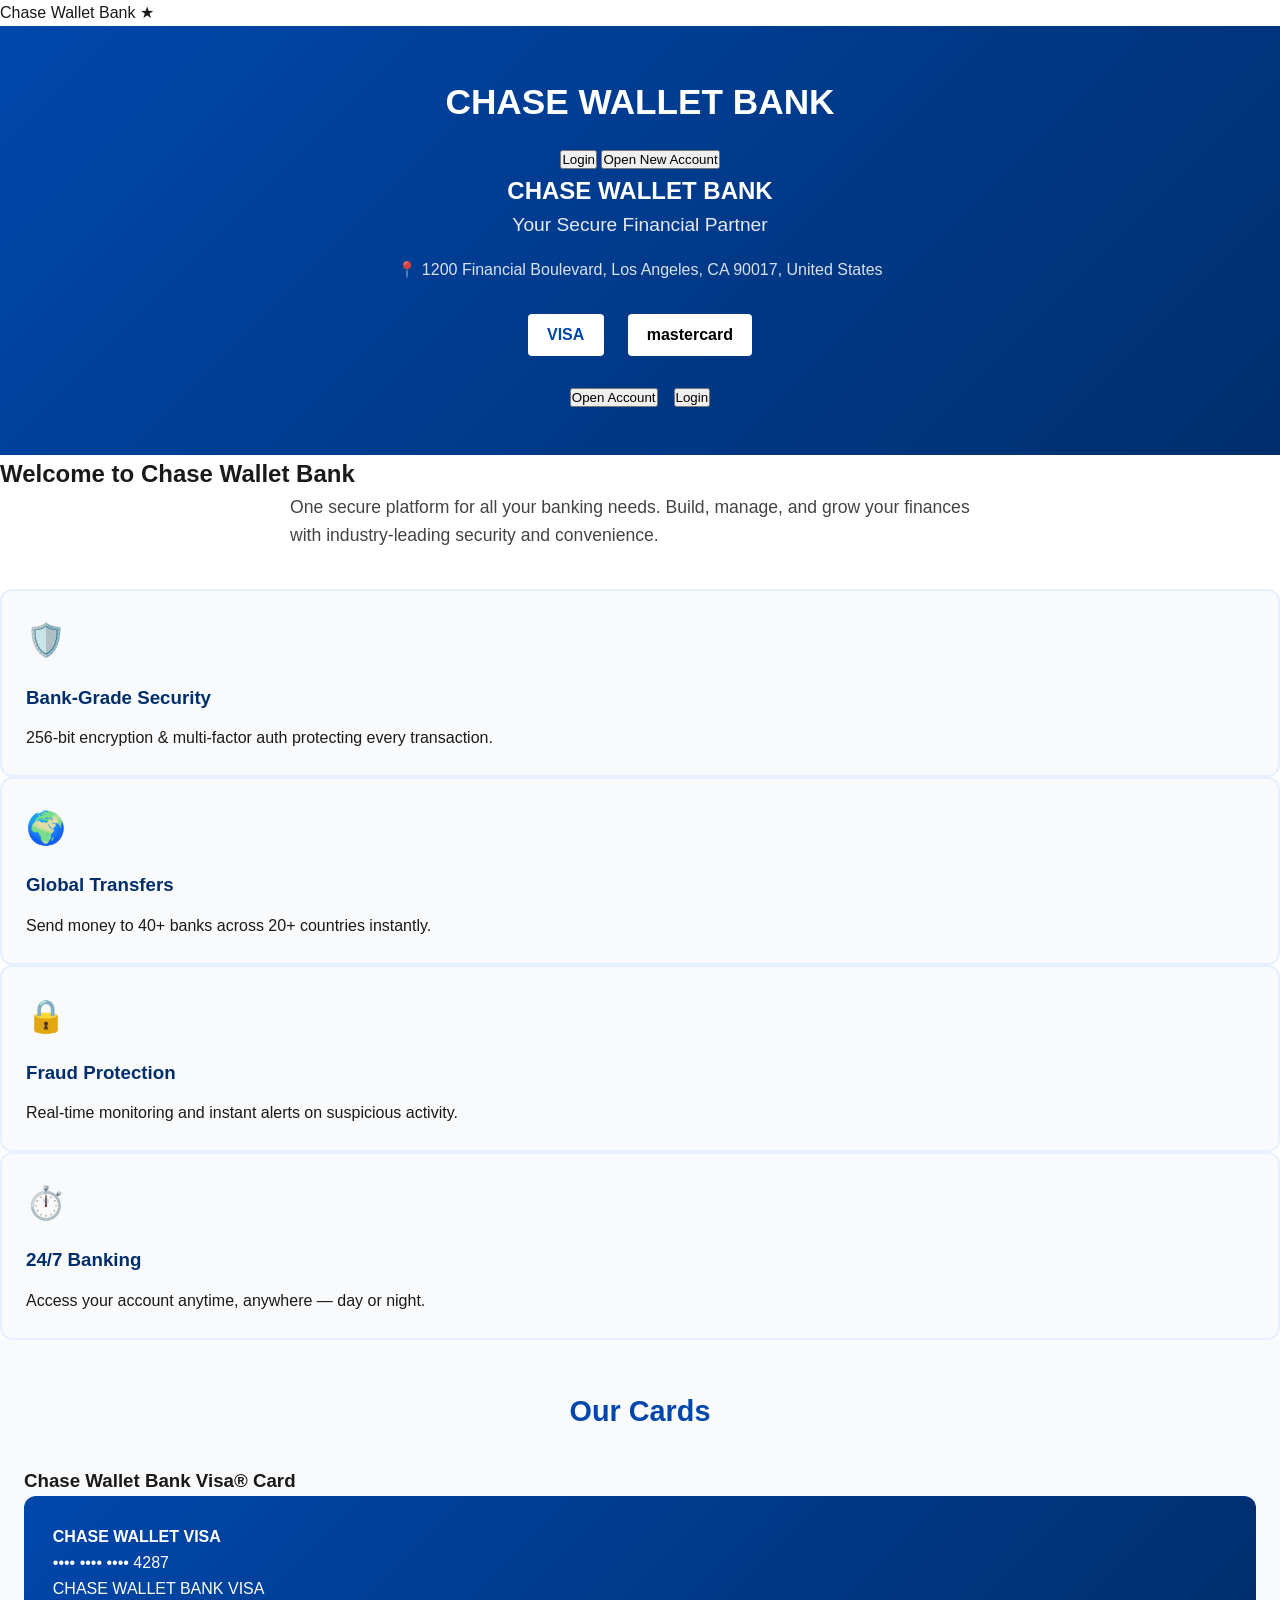
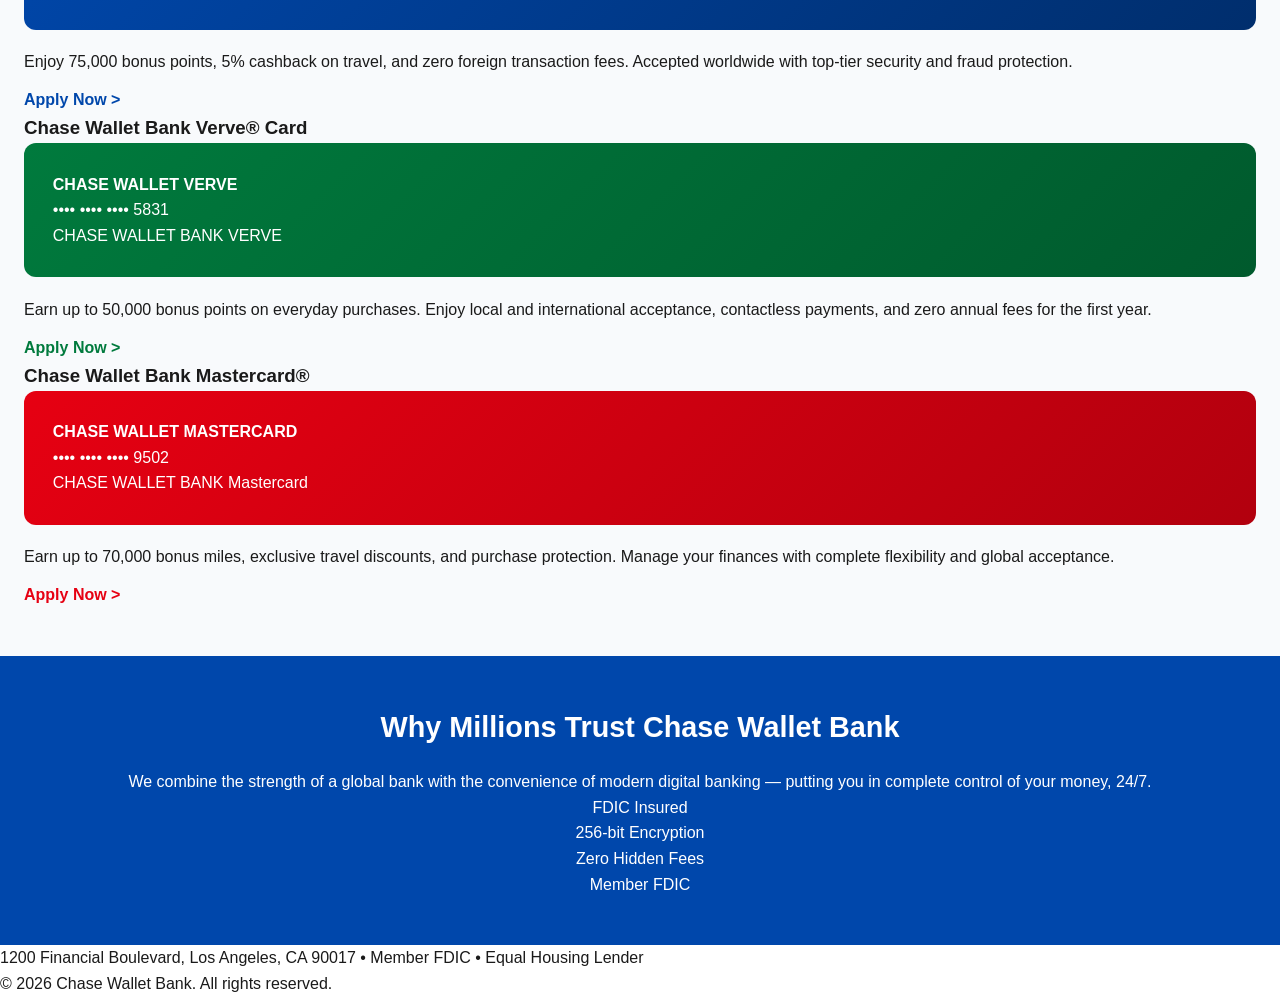
==== commit 487f771e: "Fix Modal" ====
--- a/index.html
+++ b/index.html
@@ -8,130 +8,117 @@
 </head>
 <body>
 
-<!-- Top Navigation Bar -->
-<header class="main-header">
-  <div class="container">
-    <div class="logo">CHASE WALLET BANK</div>
-    <nav class="top-nav">
-      <a href="#" onclick="openModal('login')">Sign In</a>
-      <a href="#" onclick="openModal('register')">Open Account</a>
-    </nav>
-  </div>
-</header>
+<!-- Top Header -->
+<div class="top-header">
+  <span class="app-name">Chase Wallet Bank</span>
+  <span class="star">★</span>
+</div>
 
 <!-- Hero Section -->
 <section class="hero-section">
-  <div class="container">
-    <h1>CHASE WALLET BANK</h1>
-    <p class="tagline">Your Secure Financial Partner</p>
-    <p class="address">📍 1200 Financial Boulevard, Los Angeles, CA 90017, United States</p>
-    <div class="card-logos">
-      <div class="logo-box visa">VISA</div>
-      <div class="logo-box mastercard">mastercard</div>
-    </div>
-    <div class="cta-buttons">
-      <button class="btn-primary" onclick="openModal('register')">Open an Account</button>
-      <button class="btn-secondary" onclick="openModal('login')">Sign In</button>
-    </div>
-  </div>
-</section>
-
-<!-- Welcome & Features -->
-<section class="features-section">
-  <div class="container">
-    <h2>Welcome to Chase Wallet Bank</h2>
-    <p class="intro-text">One secure platform for all your banking needs. Build, manage, and grow your finances with industry-leading security and convenience.</p>
-
-    <div class="features-grid">
-      <div class="feature-card">
-        <span class="feature-icon">🛡️</span>
-        <h3>Bank‑Grade Security</h3>
-        <p>256‑bit encryption & multi‑factor authentication protecting every transaction.</p>
-      </div>
-      <div class="feature-card">
-        <span class="feature-icon">🌍</span>
-        <h3>Global Transfers</h3>
-        <p>Send money to 40+ banks across 20+ countries quickly and securely.</p>
-      </div>
-      <div class="feature-card">
-        <span class="feature-icon">🔒</span>
-        <h3>Fraud Protection</h3>
-        <p>Real‑time monitoring and instant alerts for suspicious activity.</p>
-      </div>
-      <div class="feature-card">
-        <span class="feature-icon">⏱️</span>
-        <h3>24/7 Banking</h3>
-        <p>Access your account anytime, anywhere — day or night.</p>
-      </div>
-    </div>
+  <h1>CHASE WALLET BANK</h1>
+  <div class="hero-buttons">
+    <button class="btn-login" onclick="openModal('login')">Login</button>
+    <button class="btn-open" onclick="openModal('register')">Open New Account</button>
+  </div>
+  <h2>CHASE WALLET BANK</h2>
+  <p class="tagline">Your Secure Financial Partner</p>
+  <p class="address">📍 1200 Financial Boulevard, Los Angeles, CA 90017, United States</p>
+  <div class="card-logos">
+    <div class="logo-box visa">VISA</div>
+    <div class="logo-box mastercard">mastercard</div>
+  </div>
+  <div class="cta-buttons">
+    <button class="btn-main open" onclick="openModal('register')">Open Account</button>
+    <button class="btn-main login" onclick="openModal('login')">Login</button>
+  </div>
+</section>
+
+<!-- Welcome Section -->
+<section class="welcome-section">
+  <h2>Welcome to Chase Wallet Bank</h2>
+  <p class="intro-text">One secure platform for all your banking needs. Build, manage, and grow your finances with industry-leading security and convenience.</p>
+
+  <div class="feature-card">
+    <span class="feature-icon">🛡️</span>
+    <h3>Bank-Grade Security</h3>
+    <p>256-bit encryption & multi-factor auth protecting every transaction.</p>
+  </div>
+
+  <div class="feature-card">
+    <span class="feature-icon">🌍</span>
+    <h3>Global Transfers</h3>
+    <p>Send money to 40+ banks across 20+ countries instantly.</p>
+  </div>
+
+  <div class="feature-card">
+    <span class="feature-icon">🔒</span>
+    <h3>Fraud Protection</h3>
+    <p>Real-time monitoring and instant alerts on suspicious activity.</p>
+  </div>
+
+  <div class="feature-card">
+    <span class="feature-icon">⏱️</span>
+    <h3>24/7 Banking</h3>
+    <p>Access your account anytime, anywhere — day or night.</p>
   </div>
 </section>
 
 <!-- Cards Section -->
 <section class="cards-section">
-  <div class="container">
-    <h2>Our Cards</h2>
-    <div class="cards-grid">
-      <div class="card-item">
-        <div class="card-display visa">
-          <h4>CHASE WALLET VISA</h4>
-          <p>•••• •••• •••• 4287</p>
-          <div class="card-footer">
-            <span>CHASE WALLET BANK</span>
-            <span>VISA</span>
-          </div>
-        </div>
-        <p>Enjoy 75,000 bonus points, 5% cashback on travel, and zero foreign transaction fees. Accepted worldwide with top‑tier security.</p>
-        <a href="#" onclick="openModal('register')" class="apply-link">Apply Now &gt;</a>
-      </div>
-      <div class="card-item">
-        <div class="card-display verve">
-          <h4>CHASE WALLET VERVE</h4>
-          <p>•••• •••• •••• 5831</p>
-          <div class="card-footer">
-            <span>CHASE WALLET BANK</span>
-            <span>VERVE</span>
-          </div>
-        </div>
-        <p>Earn up to 50,000 bonus points on everyday purchases. Local/international acceptance, contactless payments, no annual fee first year.</p>
-        <a href="#" onclick="openModal('register')" class="apply-link verve">Apply Now &gt;</a>
-      </div>
-      <div class="card-item">
-        <div class="card-display mastercard">
-          <h4>CHASE WALLET MASTERCARD</h4>
-          <p>•••• •••• •••• 9502</p>
-          <div class="card-footer">
-            <span>CHASE WALLET BANK</span>
-            <span>Mastercard</span>
-          </div>
-        </div>
-        <p>Earn up to 70,000 bonus miles, travel discounts, and purchase protection. Manage your finances with flexibility.</p>
-        <a href="#" onclick="openModal('register')" class="apply-link mastercard">Apply Now &gt;</a>
-      </div>
-    </div>
+  <h2>Our Cards</h2>
+
+  <div class="card-item">
+    <h3>Chase Wallet Bank Visa® Card</h3>
+    <div class="card-display visa">
+      <h4>CHASE WALLET VISA</h4>
+      <p>•••• •••• •••• 4287</p>
+      <p class="card-footer">CHASE WALLET BANK <span>VISA</span></p>
+    </div>
+    <p>Enjoy 75,000 bonus points, 5% cashback on travel, and zero foreign transaction fees. Accepted worldwide with top-tier security and fraud protection.</p>
+    <a href="#" onclick="openModal('register')" class="apply-link">Apply Now &gt;</a>
+  </div>
+
+  <div class="card-item">
+    <h3>Chase Wallet Bank Verve® Card</h3>
+    <div class="card-display verve">
+      <h4>CHASE WALLET VERVE</h4>
+      <p>•••• •••• •••• 5831</p>
+      <p class="card-footer">CHASE WALLET BANK <span>VERVE</span></p>
+    </div>
+    <p>Earn up to 50,000 bonus points on everyday purchases. Enjoy local and international acceptance, contactless payments, and zero annual fees for the first year.</p>
+    <a href="#" onclick="openModal('register')" class="apply-link verve">Apply Now &gt;</a>
+  </div>
+
+  <div class="card-item">
+    <h3>Chase Wallet Bank Mastercard®</h3>
+    <div class="card-display mastercard">
+      <h4>CHASE WALLET MASTERCARD</h4>
+      <p>•••• •••• •••• 9502</p>
+      <p class="card-footer">CHASE WALLET BANK <span>Mastercard</span></p>
+    </div>
+    <p>Earn up to 70,000 bonus miles, exclusive travel discounts, and purchase protection. Manage your finances with complete flexibility and global acceptance.</p>
+    <a href="#" onclick="openModal('register')" class="apply-link mastercard">Apply Now &gt;</a>
   </div>
 </section>
 
 <!-- Trust Section -->
 <section class="trust-section">
-  <div class="container">
-    <h2>Why Millions Trust Chase Wallet Bank</h2>
-    <p>We combine the strength of a global bank with modern digital banking — putting you in complete control of your money, 24/7.</p>
-    <div class="trust-badges">
-      <div>FDIC Insured</div>
-      <div>256‑bit Encryption</div>
-      <div>Zero Hidden Fees</div>
-      <div>Member FDIC</div>
-    </div>
+  <h2>Why Millions Trust Chase Wallet Bank</h2>
+  <p class="trust-text">We combine the strength of a global bank with the convenience of modern digital banking — putting you in complete control of your money, 24/7.</p>
+
+  <div class="trust-buttons">
+    <div class="trust-btn">FDIC Insured</div>
+    <div class="trust-btn">256-bit Encryption</div>
+    <div class="trust-btn">Zero Hidden Fees</div>
+    <div class="trust-btn">Member FDIC</div>
   </div>
 </section>
 
 <!-- Footer -->
-<footer class="main-footer">
-  <div class="container">
-    <p>1200 Financial Boulevard, Los Angeles, CA 90017 • Member FDIC • Equal Housing Lender</p>
-    <p>© 2026 Chase Wallet Bank. All rights reserved.</p>
-  </div>
+<footer class="site-footer">
+  <p>1200 Financial Boulevard, Los Angeles, CA 90017 • Member FDIC • Equal Housing Lender</p>
+  <p>© 2026 Chase Wallet Bank. All rights reserved.</p>
 </footer>
 
 <!-- Login / Register Modal -->
@@ -176,18 +163,18 @@
         <textarea id="resAddress" rows="2" required></textarea>
       </div>
       <div class="form-group">
-        <label>Government ID Type</label>
+        <label>Government Issued ID Type</label>
         <select id="idType" required>
-          <option value="">Select ID</option>
+          <option value="">Select ID Type</option>
           <option value="passport">Passport</option>
           <option value="drivers">Driver’s License</option>
-          <option value="national">National ID</option>
-          <option value="ssn">SSN / Tax ID</option>
+          <option value="national">National ID Card</option>
+          <option value="ssn">Social Security Card</option>
         </select>
       </div>
       <div class="form-group">
         <label>ID Number</label>
-        <input type="text" id="idNumber" required>
+        <input type="text" id="idNumber" placeholder="Enter ID number" required>
       </div>
       <div class="form-group">
         <label>Create Password</label>
@@ -203,6 +190,37 @@
   </div>
 </div>
 
+<!-- Load script at the END of the page so it works -->
 <script src="script.js"></script>
+
+<!-- Fallback inline functions just in case -->
+<script>
+function openModal(type) {
+  const modal = document.getElementById('mainModal');
+  if (!modal) return;
+  modal.style.display = 'block';
+  document.body.style.overflow = 'hidden';
+  if (type === 'login') {
+    document.getElementById('loginForm').style.display = 'block';
+    document.getElementById('registerForm').style.display = 'none';
+  } else {
+    document.getElementById('loginForm').style.display = 'none';
+    document.getElementById('registerForm').style.display = 'block';
+  }
+}
+function closeModal() {
+  const modal = document.getElementById('mainModal');
+  if (!modal) return;
+  modal.style.display = 'none';
+  document.body.style.overflow = 'auto';
+}
+function switchToReg() { openModal('register'); }
+function switchToLogin() { openModal('login'); }
+window.onclick = function(e) {
+  if (e.target === document.getElementById('mainModal')) closeModal();
+}
+</script>
+
 </body>
-</html>
+                                        </html>
+          
